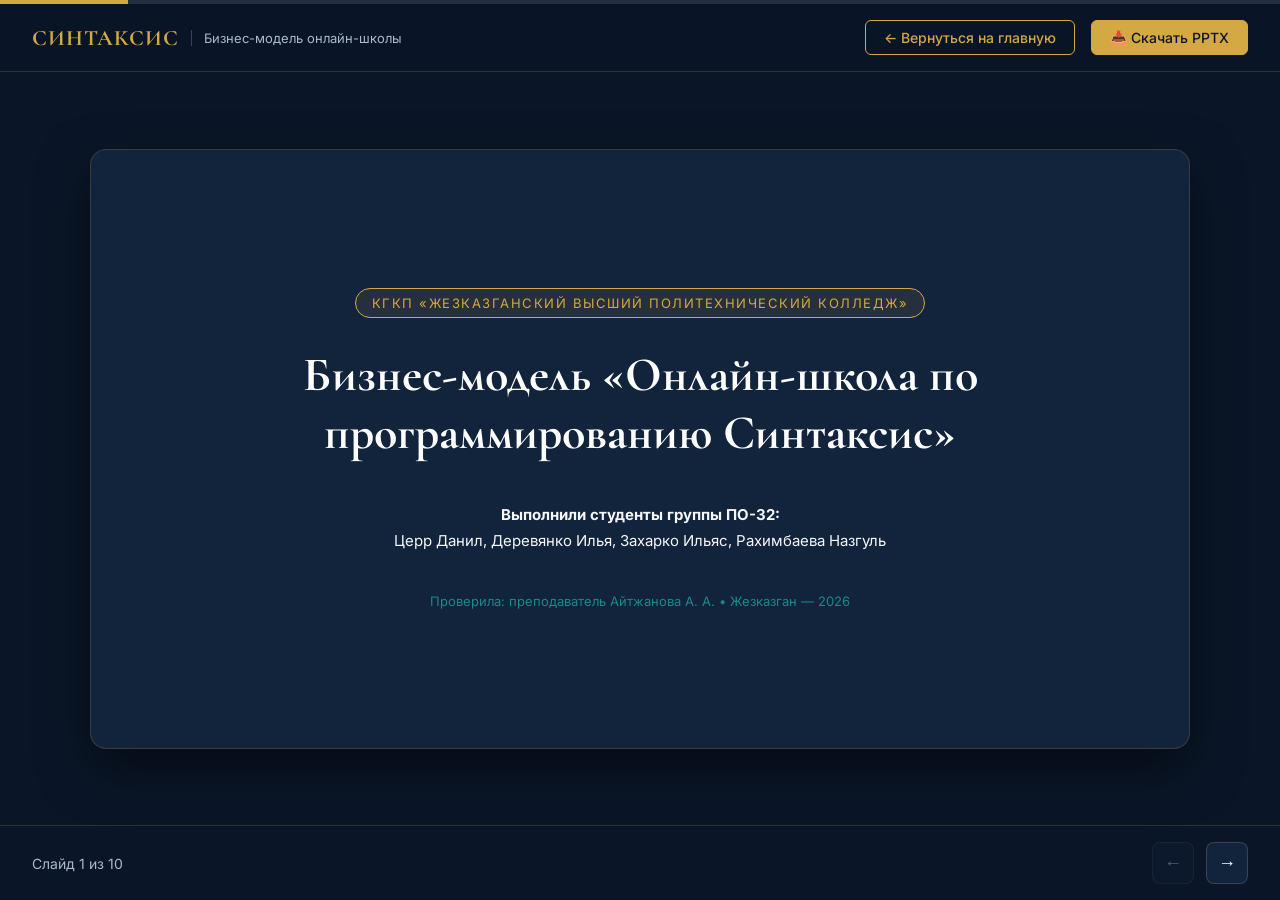
==== presentation.html @ e49a180b "Add PowerPoint and web presentation for Syntax Online School - Extract business model canvas structu" ====
<!DOCTYPE html>
<html lang="ru">
<head>
  <meta charset="UTF-8">
  <meta name="viewport" content="width=device-width, initial-scale=1.0">
  <title>Презентация — Онлайн-школа «Синтаксис»</title>
  <link href="https://fonts.googleapis.com/css2?family=Cormorant+Garamond:wght@600;700&family=Inter:wght@300;400;500;600;700&display=swap" rel="stylesheet">
  <style>
    :root {
      --bg-dark: #0a1628;
      --bg-card: #12233c;
      --bg-card-hover: #182e4e;
      --accent-gold: #d4a843;
      --accent-teal: #1a8a8a;
      --text-white: #ffffff;
      --text-light: #f5f7fa;
      --text-muted: #aab9cd;
      --border-color: rgba(212, 168, 67, 0.2);
      --font-display: 'Cormorant Garamond', Georgia, serif;
      --font-body: 'Inter', -apple-system, BlinkMacSystemFont, sans-serif;
    }

    * {
      box-sizing: border-box;
      margin: 0;
      padding: 0;
    }

    body {
      font-family: var(--font-body);
      background-color: var(--bg-dark);
      color: var(--text-light);
      min-height: 100vh;
      display: flex;
      flex-direction: column;
      overflow-x: hidden;
    }

    /* TOP BAR & NAV */
    header {
      background: rgba(10, 22, 40, 0.95);
      backdrop-filter: blur(10px);
      border-bottom: 1px solid var(--border-color);
      padding: 16px 32px;
      display: flex;
      justify-content: space-between;
      align-items: center;
      position: sticky;
      top: 0;
      z-index: 100;
    }

    .brand {
      display: flex;
      align-items: center;
      gap: 12px;
    }

    .brand-title {
      font-family: var(--font-display);
      font-size: 22px;
      font-weight: 700;
      letter-spacing: 1px;
      color: var(--accent-gold);
      text-transform: uppercase;
    }

    .brand-subtitle {
      font-size: 13px;
      color: var(--text-muted);
      border-left: 1px solid rgba(255, 255, 255, 0.2);
      padding-left: 12px;
    }

    .controls {
      display: flex;
      align-items: center;
      gap: 16px;
    }

    .btn {
      background: transparent;
      border: 1px solid var(--accent-gold);
      color: var(--accent-gold);
      padding: 8px 18px;
      border-radius: 6px;
      cursor: pointer;
      font-family: var(--font-body);
      font-size: 14px;
      font-weight: 500;
      transition: all 0.25s ease;
      display: inline-flex;
      align-items: center;
      gap: 8px;
      text-decoration: none;
    }

    .btn:hover {
      background: var(--accent-gold);
      color: var(--bg-dark);
    }

    .btn-solid {
      background: var(--accent-gold);
      color: var(--bg-dark);
    }

    .btn-solid:hover {
      background: #e5b954;
      color: var(--bg-dark);
    }

    /* SLIDE CONTAINER */
    .deck-container {
      flex: 1;
      display: flex;
      justify-content: center;
      align-items: center;
      padding: 40px 20px;
      position: relative;
    }

    .slide {
      background: var(--bg-card);
      border: 1px solid var(--border-color);
      border-radius: 16px;
      width: 100%;
      max-width: 1100px;
      min-height: 600px;
      padding: 48px;
      display: none;
      flex-direction: column;
      box-shadow: 0 20px 50px rgba(0,0,0,0.5);
      animation: fadeIn 0.4s ease;
      position: relative;
    }

    .slide.active {
      display: flex;
    }

    @keyframes fadeIn {
      from { opacity: 0; transform: translateY(10px); }
      to { opacity: 1; transform: translateY(0); }
    }

    .slide-eyebrow {
      font-size: 12px;
      font-weight: 700;
      text-transform: uppercase;
      letter-spacing: 2px;
      color: var(--accent-gold);
      margin-bottom: 8px;
    }

    .slide-title {
      font-family: var(--font-display);
      font-size: 36px;
      font-weight: 700;
      color: var(--text-white);
      margin-bottom: 28px;
      line-height: 1.2;
    }

    /* GRID & CARDS INSIDE SLIDES */
    .grid-2 {
      display: grid;
      grid-template-columns: 1fr 1fr;
      gap: 24px;
      flex: 1;
    }

    .grid-3 {
      display: grid;
      grid-template-columns: repeat(3, 1fr);
      gap: 24px;
      flex: 1;
    }

    .info-card {
      background: rgba(10, 22, 40, 0.6);
      border: 1px solid rgba(255, 255, 255, 0.08);
      border-radius: 12px;
      padding: 24px;
      display: flex;
      flex-direction: column;
      gap: 12px;
    }

    .info-card h3 {
      font-size: 18px;
      color: var(--accent-gold);
      font-weight: 600;
    }

    .info-card h3.teal {
      color: var(--accent-teal);
    }

    .info-card p {
      font-size: 14px;
      color: var(--text-muted);
      line-height: 1.6;
    }

    .list-item {
      margin-bottom: 16px;
    }

    .list-item-title {
      font-size: 16px;
      font-weight: 600;
      color: var(--text-white);
      margin-bottom: 4px;
    }

    .list-item-desc {
      font-size: 13px;
      color: var(--text-muted);
      line-height: 1.5;
    }

    /* COVER SLIDE */
    .cover-slide {
      text-align: center;
      justify-content: center;
      align-items: center;
      gap: 16px;
      padding: 60px 40px;
    }

    .cover-badge {
      font-size: 13px;
      letter-spacing: 1.5px;
      text-transform: uppercase;
      color: var(--accent-gold);
      background: rgba(212, 168, 67, 0.1);
      border: 1px solid var(--accent-gold);
      padding: 6px 16px;
      border-radius: 20px;

    }

    .cover-title {
      font-family: var(--font-display);
      font-size: 48px;
      font-weight: 700;
      color: var(--text-white);
      margin: 12px 0;
      max-width: 850px;
    }

    .cover-team {
      font-size: 15px;
      color: var(--text-light);
      margin-top: 12px;
      line-height: 1.7;
    }

    .cover-footer {
      font-size: 13px;
      color: var(--accent-teal);
      margin-top: 24px;
    }

    /* METRIC CARDS */
    .metric-value {
      font-family: var(--font-display);
      font-size: 38px;
      font-weight: 700;
      color: var(--accent-gold);
    }

    .metric-label {
      font-size: 16px;
      font-weight: 600;
      color: var(--text-white);
    }

    .price-tag {
      font-size: 24px;
      font-weight: 700;
      color: var(--accent-gold);
      margin: 6px 0;
    }

    .duration-tag {
      font-size: 12px;
      color: var(--accent-teal);
      font-weight: 600;
      text-transform: uppercase;
      letter-spacing: 1px;
    }

    /* FOOTER BAR & NAVIGATION CONTROLS */
    .deck-footer {
      background: rgba(10, 22, 40, 0.95);
      border-top: 1px solid var(--border-color);
      padding: 16px 32px;
      display: flex;
      justify-content: space-between;
      align-items: center;
    }

    .slide-counter {
      font-size: 14px;
      color: var(--text-muted);
    }

    .nav-btns {
      display: flex;
      gap: 12px;
    }

    .nav-btn {
      background: var(--bg-card);
      border: 1px solid rgba(255, 255, 255, 0.15);
      color: var(--text-white);
      width: 42px;
      height: 42px;
      border-radius: 8px;
      cursor: pointer;
      display: flex;
      align-items: center;
      justify-content: center;
      font-size: 18px;
      transition: all 0.2s ease;
    }

    .nav-btn:hover:not(:disabled) {
      background: var(--accent-gold);
      color: var(--bg-dark);
      border-color: var(--accent-gold);
    }

    .nav-btn:disabled {
      opacity: 0.3;
      cursor: not-allowed;
    }

    .progress-bar-wrap {
      height: 4px;
      background: rgba(255, 255, 255, 0.1);
      width: 100%;
    }

    .progress-bar-fill {
      height: 100%;
      background: var(--accent-gold);
      width: 10%;
      transition: width 0.3s ease;
    }

    @media (max-width: 768px) {
      .grid-2, .grid-3 {
        grid-template-columns: 1fr;
      }
      .slide {
        padding: 24px;
      }
      .cover-title {
        font-size: 32px;
      }
    }
  </style>
</head>
<body>

  <!-- PROGRESS BAR -->
  <div class="progress-bar-wrap">
    <div class="progress-bar-fill" id="progressFill"></div>
  </div>

  <!-- HEADER -->
  <header>
    <div class="brand">
      <span class="brand-title">СИНТАКСИС</span>
      <span class="brand-subtitle">Бизнес-модель онлайн-школы</span>
    </div>
    <div class="controls">
      <a href="index.html" class="btn">← Вернуться на главную</a>
      <a href="презентация_синтаксис.pptx" class="btn btn-solid" download>📥 Скачать PPTX</a>
    </div>
  </header>

  <!-- DECK CONTAINER -->
  <div class="deck-container">

    <!-- SLIDE 1 -->
    <div class="slide cover-slide active" data-slide="1">
      <div class="cover-badge">КГКП «Жезказганский высший политехнический колледж»</div>
      <h1 class="cover-title">Бизнес-модель «Онлайн-школа по программированию Синтаксис»</h1>
      <div class="cover-team">
        <strong>Выполнили студенты группы ПО-32:</strong><br>
        Церр Данил, Деревянко Илья, Захарко Ильяс, Рахимбаева Назгуль
      </div>
      <div class="cover-footer">
        Проверила: преподаватель Айтжанова А. А. &bull; Жезказган — 2026
      </div>
    </div>

    <!-- SLIDE 2 -->
    <div class="slide" data-slide="2">
      <div class="slide-eyebrow">Ценность для клиентов</div>
      <h2 class="slide-title">Ключевые ценности проекта</h2>
      <div style="display: flex; flex-direction: column; gap: 14px; flex: 1;">
        <div class="info-card">
          <h3>💳 Гибкая система оплаты</h3>
          <p>Ежемесячная или разовая подписка делает обучение доступным и удобным для семей с любым бюджетом.</p>
        </div>
        <div class="info-card">
          <h3>🔍 Полная прозрачность</h3>
          <p>Открытый доступ к обучающим материалам, понятные критерии успеваемости и постоянная поддержка.</p>
        </div>
        <div class="info-card">
          <h3>🤝 Комфортные условия</h3>
          <p>Создание поддерживающей онлайн-среды, мотивирующей детей учиться с интересом.</p>
        </div>
        <div class="info-card">
          <h3>🏆 Практика & Хакатоны</h3>
          <p>Студенты регулярно проверяют полученные знания на практических соревнованиях и хакатонах.</p>
        </div>
        <div class="info-card">
          <h3>📜 Сертификаты с QR-проверкой</h3>
          <p>Выдача подтвержденных именных сертификатов для портфолио ученика.</p>
        </div>
      </div>
    </div>

    <!-- SLIDE 3 -->
    <div class="slide" data-slide="3">
      <div class="slide-eyebrow">Аудитория</div>
      <h2 class="slide-title">Сегменты потребителей</h2>
      <div class="grid-2">
        <div class="info-card">
          <h3>🎯 На старте проекта</h3>
          <div class="list-item">
            <div class="list-item-title">Дети и подростки (10–18 лет)</div>
            <div class="list-item-desc">Главная аудитория, желающая освоить программирование и современные цифровые навыки.</div>
          </div>
          <div class="list-item">
            <div class="list-item-title">Родители учеников</div>
            <div class="list-item-desc">Заинтересованы в полезном досуге, профориентации и перспективном будущем своего ребенка.</div>
          </div>
        </div>

        <div class="info-card">
          <h3 class="teal">🚀 Стратегия масштабирования</h3>
          <div class="list-item">
            <div class="list-item-title">Взрослая аудитория</div>
            <div class="list-item-desc">Люди, желающие сменить профессию и освоить востребованную IT-специальность.</div>
          </div>
          <div class="list-item">
            <div class="list-item-title">Грамотность в работе с ИИ</div>
            <div class="list-item-desc">Специализированные курсы по практическому применению искусственного интеллекта и нейросетей.</div>
          </div>
        </div>
      </div>
    </div>

    <!-- SLIDE 4 -->
    <div class="slide" data-slide="4">
      <div class="slide-eyebrow">Маркетинг & Удержание</div>
      <h2 class="slide-title">Каналы взаимодействия & Отношения с клиентами</h2>
      <div class="grid-2">
        <div class="info-card">
          <h3>📢 Каналы продвижения</h3>
          <div class="list-item">
            <div class="list-item-title">Социальные сети</div>
            <div class="list-item-desc">Instagram, Discord, YouTube, TikTok для вовлечения молодежи.</div>
          </div>
          <div class="list-item">
            <div class="list-item-title">Офлайн и партнеры</div>
            <div class="list-item-desc">Сотрудничество со школами/вузами Казахстана и работа промоутеров.</div>
          </div>
        </div>

        <div class="info-card">
          <h3 class="teal">🤝 Отношения с клиентами</h3>
          <div class="list-item">
            <div class="list-item-title">Геймификация и интерактив</div>
            <div class="list-item-desc">Удержание внимания детей за счет игровых механик и регулярных челенджей.</div>
          </div>
          <div class="list-item">
            <div class="list-item-title">Отчеты родителям</div>
            <div class="list-item-desc">Ежемесячная прозрачная отчетность об успеваемости ребенка.</div>
          </div>
          <div class="list-item">
            <div class="list-item-title">Платный доступ по подписке</div>
            <div class="list-item-desc">Переход на следующий месяц только после оплаты снижает отвал.</div>
          </div>
        </div>
      </div>
    </div>

    <!-- SLIDE 5 -->
    <div class="slide" data-slide="5">
      <div class="slide-eyebrow">Продукты и Цены</div>
      <h2 class="slide-title">Потоки доходов</h2>
      <div class="grid-3" style="margin-bottom: 20px;">
        <div class="info-card">
          <h3>Front-End Junior</h3>
          <div class="price-tag">23 000 ₸ <span style="font-size: 14px; font-weight: normal; color: var(--text-muted);">/ мес</span></div>
          <div class="duration-tag">4 месяца обучения</div>
          <p>Разработка веб-сайтов, верстка, JavaScript и создание интерактивных приложений.</p>
        </div>

        <div class="info-card">
          <h3>UI/UX Дизайн</h3>
          <div class="price-tag">19 000 ₸ <span style="font-size: 14px; font-weight: normal; color: var(--text-muted);">/ мес</span></div>
          <div class="duration-tag">4 месяца обучения</div>
          <p>Проектирование пользовательских интерфейсов, работа в Figma, исследование UX.</p>
        </div>

        <div class="info-card">
          <h3>Основы Python</h3>
          <div class="price-tag">27 000 ₸ <span style="font-size: 14px; font-weight: normal; color: var(--text-muted);">/ мес</span></div>
          <div class="duration-tag">5 месяцев обучения</div>
          <p>Основы алгоритмов, синтаксис Python, работы с базами данных и скриптами.</p>
        </div>
      </div>

      <div class="info-card" style="border-color: var(--accent-gold);">
        <p style="color: var(--accent-gold); font-weight: 600;">💡 Перспектива развития: Введение формата индивидуального наставничества и VIP-сопровождения при масштабировании.</p>
      </div>
    </div>

    <!-- SLIDE 6 -->
    <div class="slide" data-slide="6">
      <div class="slide-eyebrow">Операционная деятельность</div>
      <h2 class="slide-title">Ключевые ресурсы и Ключевые действия</h2>
      <div class="grid-2">
        <div class="info-card">
          <h3>🧩 Ключевые ресурсы</h3>
          <div class="list-item">
            <div class="list-item-title">Команда</div>
            <div class="list-item-desc">3 куратора-преподавателя (по 4 группы каждый) и 1 администратор.</div>
          </div>
          <div class="list-item">
            <div class="list-item-title">Техническая платформа</div>
            <div class="list-item-desc">Сайт, веб-приложение, хостинг и инфраструктура.</div>
          </div>
          <div class="list-item">
            <div class="list-item-title">Методическая база</div>
            <div class="list-item-desc">Уникальные программы с подходом 70% практики / 30% теории.</div>
          </div>
        </div>

        <div class="info-card">
          <h3 class="teal">⚙️ Ключевые действия</h3>
          <div class="list-item">
            <div class="list-item-title">Обучение и проверка</div>
            <div class="list-item-desc">Проведение живых онлайн-уроков и подробный разбор домашних заданий.</div>
          </div>
          <div class="list-item">
            <div class="list-item-title">Техподдержка</div>
            <div class="list-item-desc">Поддержание работы платформы и устранение сбоев.</div>
          </div>
          <div class="list-item">
            <div class="list-item-title">Администрирование</div>
            <div class="list-item-desc">Контроль подписок, учет оплат и отправка отчетов родителям.</div>
          </div>
        </div>
      </div>
    </div>

    <!-- SLIDE 7 -->
    <div class="slide" data-slide="7">
      <div class="slide-eyebrow">Экосистема</div>
      <h2 class="slide-title">Ключевые партнёры</h2>
      <div class="grid-2">
        <div class="info-card">
          <h3>💳 Финансы</h3>
          <div class="list-item-title">Kaspi Bank</div>
          <div class="list-item-desc">Удобный прием платежей через Kaspi Pay и QR-коды для клиентов по всему Казахстану.</div>
        </div>

        <div class="info-card">
          <h3 class="teal">🖥️ Инфраструктура</h3>
          <div class="list-item-title">Хостинг-провайдеры</div>
          <div class="list-item-desc">Обеспечение стабильности и высокую скорость работы онлайн-платформы.</div>
        </div>

        <div class="info-card">
          <h3>🎓 Образование</h3>
          <div class="list-item-title">Школы и вузы РК</div>
          <div class="list-item-desc">Совместные мероприятия, презентации и привлечение новых учеников.</div>
        </div>

        <div class="info-card">
          <h3 class="teal">📣 Маркетинг</h3>
          <div class="list-item-title">Рекламные площадки</div>
          <div class="list-item-desc">Таргетированная реклама в соцсетях и привлечение промоутеров.</div>
        </div>
      </div>
    </div>

    <!-- SLIDE 8 -->
    <div class="slide" data-slide="8">
      <div class="slide-eyebrow">Затраты</div>
      <h2 class="slide-title">Структура расходов</h2>
      <div class="grid-2">
        <div class="info-card">
          <h3>📅 Ежемесячные затраты</h3>
          <div class="list-item">
            <div class="list-item-title">Зарплата кураторов: 750 000 ₸</div>
            <div class="list-item-desc">3 преподавателя × 250 000 ₸</div>
          </div>
          <div class="list-item">
            <div class="list-item-title">Зарплата администратора: 280 000 ₸</div>
            <div class="list-item-desc">1 администратор</div>
          </div>
          <div class="list-item">
            <div class="list-item-title">Хостинг и серверы: 20 000 ₸</div>
          </div>
          <div class="list-item">
            <div class="list-item-title">Реклама и промоутеры: 120 000 ₸</div>
          </div>
        </div>

        <div class="info-card">
          <h3 class="teal">⚡ Разовые расходы & Итого</h3>
          <div class="list-item">
            <div class="list-item-title">Первичная реклама на запуске: 300 000 ₸</div>
            <div class="list-item-desc">Стартовое привлечение первой волны учеников.</div>
          </div>
          <hr style="border: 0; border-top: 1px solid rgba(255,255,255,0.1); margin: 16px 0;">
          <div style="margin-top: 10px;">
            <div style="font-size: 14px; color: var(--text-muted);">Итого ежемесячные расходы:</div>
            <div style="font-size: 32px; font-weight: 700; color: var(--accent-gold); font-family: var(--font-display);">1 170 000 ₸ / мес</div>
          </div>
        </div>
      </div>
    </div>

    <!-- SLIDE 9 -->
    <div class="slide" data-slide="9">
      <div class="slide-eyebrow">Экономика проекта</div>
      <h2 class="slide-title">Финансовые результаты за 5 месяцев</h2>
      <div class="grid-3" style="margin-bottom: 24px;">
        <div class="info-card" style="text-align: center;">
          <div class="metric-value">115</div>
          <div class="metric-label">Студентов в школе</div>
          <p style="font-size: 12px; margin-top: 6px;">144 плановых места с учетом ожидаемого отвала 20%</p>
        </div>

        <div class="info-card" style="text-align: center;">
          <div class="metric-value">11.65M ₸</div>
          <div class="metric-label">Общий доход</div>
          <p style="font-size: 12px; margin-top: 6px;">Совокупный доход за 5 месяцев: 11 649 000 ₸</p>
        </div>

        <div class="info-card" style="text-align: center;">
          <div class="metric-value" style="color: var(--accent-teal);">5.55M ₸</div>
          <div class="metric-label">Чистая прибыль</div>
          <p style="font-size: 12px; margin-top: 6px;">Чистая прибыль за 5 месяцев: 5 551 915 ₸ (налог ИП 4%)</p>
        </div>
      </div>

      <div class="grid-2">
        <div class="info-card">
          <h3 class="teal">🚀 Самоокупаемость с 1-го месяца</h3>
          <p>Доход первого месяца (2,6 млн ₸) полностью покрывает затраты и приносит свыше 1,1 млн ₸ чистой прибыли.</p>
        </div>
        <div class="info-card">
          <h3>💼 Без заемных средств</h3>
          <p>Стартовый капитал в 1 500 000 ₸ формируется самостоятельно без использования кредитов.</p>
        </div>
      </div>
    </div>

    <!-- SLIDE 10 -->
    <div class="slide" data-slide="10">
      <div class="slide-eyebrow">Заключение</div>
      <h2 class="slide-title">Итог и дальнейшие перспективы</h2>
      <div class="info-card" style="padding: 40px; text-align: center; justify-content: center; gap: 24px;">
        <p style="font-size: 20px; color: var(--text-white); line-height: 1.6; max-width: 800px; margin: 0 auto;">
          Начав с аудитории 10–18 лет и заручившись поддержкой школ и вузов Казахстана, мы создаем устойчивый фундамент для последующего выхода на рынок взрослого образования и курсов по работе с ИИ.
        </p>
        <div style="font-family: var(--font-display); font-size: 42px; font-weight: 700; color: var(--accent-gold); margin-top: 20px;">
          Спасибо за внимание!
        </div>
      </div>
    </div>

  </div>

  <!-- FOOTER CONTROLS -->
  <div class="deck-footer">
    <div class="slide-counter" id="slideCounter">Слайд 1 из 10</div>
    <div class="nav-btns">
      <button class="nav-btn" id="prevBtn" title="Предыдущий слайд">←</button>
      <button class="nav-btn" id="nextBtn" title="Следующий слайд">→</button>
    </div>
  </div>

  <script>
    let currentSlide = 1;
    const totalSlides = 10;

    const slides = document.querySelectorAll('.slide');
    const prevBtn = document.getElementById('prevBtn');
    const nextBtn = document.getElementById('nextBtn');
    const slideCounter = document.getElementById('slideCounter');
    const progressFill = document.getElementById('progressFill');

    function updateDeck() {
      slides.forEach((slide, idx) => {
        if (idx + 1 === currentSlide) {
          slide.classList.add('active');
        } else {
          slide.classList.remove('active');
        }
      });

      slideCounter.textContent = `Слайд ${currentSlide} из ${totalSlides}`;
      progressFill.style.width = `${(currentSlide / totalSlides) * 100}%`;

      prevBtn.disabled = currentSlide === 1;
      nextBtn.disabled = currentSlide === totalSlides;
    }

    prevBtn.addEventListener('click', () => {
      if (currentSlide > 1) {
        currentSlide--;
        updateDeck();
      }
    });

    nextBtn.addEventListener('click', () => {
      if (currentSlide < totalSlides) {
        currentSlide++;
        updateDeck();
      }
    });

    document.addEventListener('keydown', (e) => {
      if (e.key === 'ArrowRight' || e.key === 'Space') {
        if (currentSlide < totalSlides) {
          currentSlide++;
          updateDeck();
        }
      } else if (e.key === 'ArrowLeft') {
        if (currentSlide > 1) {
          currentSlide--;
          updateDeck();
        }
      }
    });

    updateDeck();
  </script>
</body>
</html>
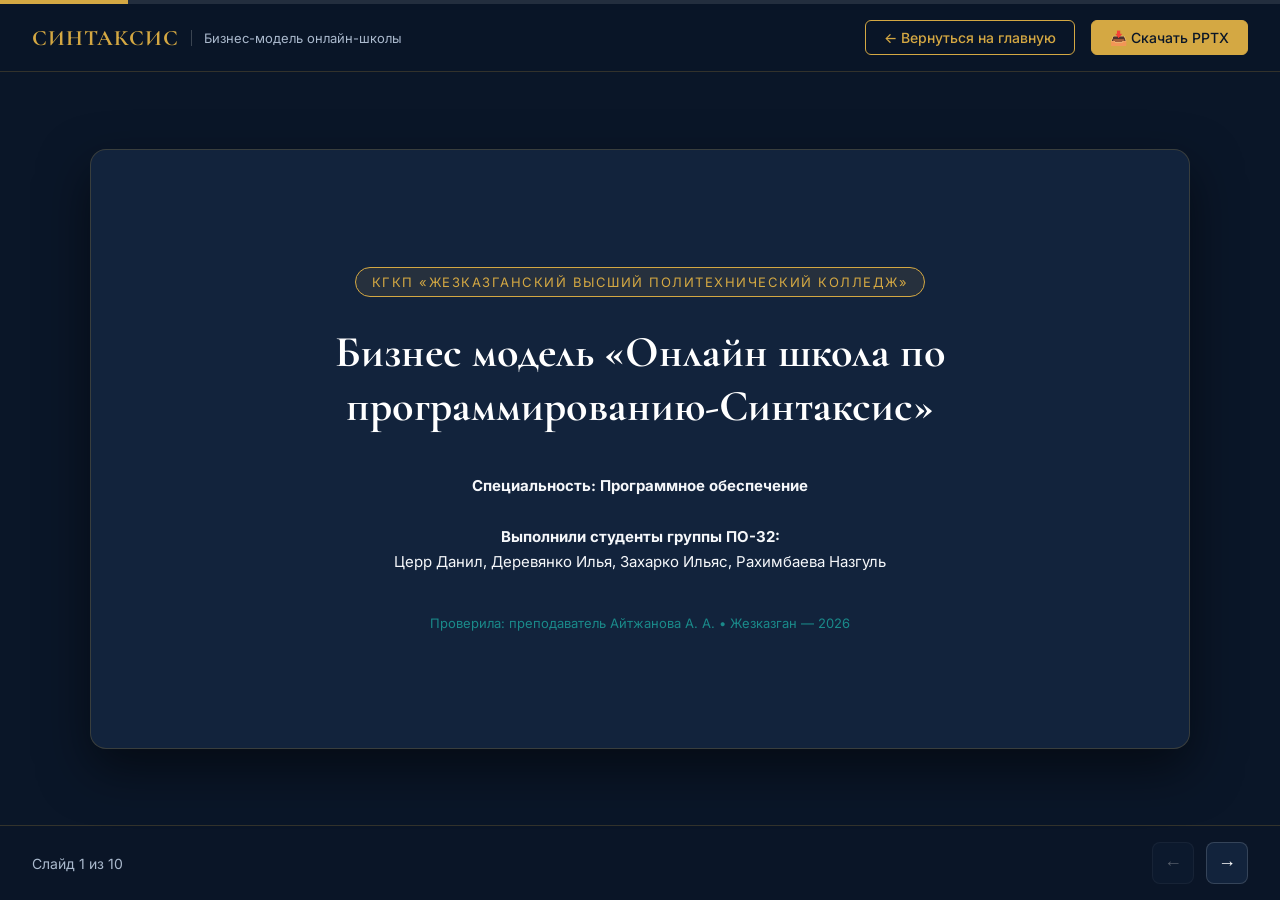
==== commit 283b912b: "Update presentation exclusively based on user text - Update generate_presentation.py script and pres" ====
--- a/presentation.html
+++ b/presentation.html
@@ -155,10 +155,10 @@
 
     .slide-title {
       font-family: var(--font-display);
-      font-size: 36px;
+      font-size: 34px;
       font-weight: 700;
       color: var(--text-white);
-      margin-bottom: 28px;
+      margin-bottom: 24px;
       line-height: 1.2;
     }
 
@@ -204,14 +204,14 @@
     }
 
     .list-item {
-      margin-bottom: 16px;
+      margin-bottom: 12px;
     }
 
     .list-item-title {
-      font-size: 16px;
+      font-size: 15px;
       font-weight: 600;
       color: var(--text-white);
-      margin-bottom: 4px;
+      margin-bottom: 2px;
     }
 
     .list-item-desc {
@@ -238,12 +238,11 @@
       border: 1px solid var(--accent-gold);
       padding: 6px 16px;
       border-radius: 20px;
-
     }
 
     .cover-title {
       font-family: var(--font-display);
-      font-size: 48px;
+      font-size: 44px;
       font-weight: 700;
       color: var(--text-white);
       margin: 12px 0;
@@ -266,13 +265,13 @@
     /* METRIC CARDS */
     .metric-value {
       font-family: var(--font-display);
-      font-size: 38px;
+      font-size: 36px;
       font-weight: 700;
       color: var(--accent-gold);
     }
 
     .metric-label {
-      font-size: 16px;
+      font-size: 15px;
       font-weight: 600;
       color: var(--text-white);
     }
@@ -281,7 +280,7 @@
       font-size: 24px;
       font-weight: 700;
       color: var(--accent-gold);
-      margin: 6px 0;
+      margin: 4px 0;
     }
 
     .duration-tag {
@@ -389,8 +388,9 @@
     <!-- SLIDE 1 -->
     <div class="slide cover-slide active" data-slide="1">
       <div class="cover-badge">КГКП «Жезказганский высший политехнический колледж»</div>
-      <h1 class="cover-title">Бизнес-модель «Онлайн-школа по программированию Синтаксис»</h1>
+      <h1 class="cover-title">Бизнес модель «Онлайн школа по программированию-Синтаксис»</h1>
       <div class="cover-team">
+        <strong>Специальность: Программное обеспечение</strong><br><br>
         <strong>Выполнили студенты группы ПО-32:</strong><br>
         Церр Данил, Деревянко Илья, Захарко Ильяс, Рахимбаева Назгуль
       </div>
@@ -401,58 +401,58 @@
 
     <!-- SLIDE 2 -->
     <div class="slide" data-slide="2">
-      <div class="slide-eyebrow">Ценность для клиентов</div>
-      <h2 class="slide-title">Ключевые ценности проекта</h2>
-      <div style="display: flex; flex-direction: column; gap: 14px; flex: 1;">
+      <div class="slide-eyebrow">Раздел 1</div>
+      <h2 class="slide-title">1. Ключевые ценности</h2>
+      <div style="display: flex; flex-direction: column; gap: 12px; flex: 1;">
         <div class="info-card">
           <h3>💳 Гибкая система оплаты</h3>
-          <p>Ежемесячная или разовая подписка делает обучение доступным и удобным для семей с любым бюджетом.</p>
-        </div>
-        <div class="info-card">
-          <h3>🔍 Полная прозрачность</h3>
-          <p>Открытый доступ к обучающим материалам, понятные критерии успеваемости и постоянная поддержка.</p>
-        </div>
-        <div class="info-card">
-          <h3>🤝 Комфортные условия</h3>
-          <p>Создание поддерживающей онлайн-среды, мотивирующей детей учиться с интересом.</p>
-        </div>
-        <div class="info-card">
-          <h3>🏆 Практика & Хакатоны</h3>
-          <p>Студенты регулярно проверяют полученные знания на практических соревнованиях и хакатонах.</p>
+          <p>В виде ежемесячной или разовой подписки.</p>
+        </div>
+        <div class="info-card">
+          <h3>🔍 Полная прозрачность обучения</h3>
+          <p>Честный подход без необоснованных громких обещаний.</p>
+        </div>
+        <div class="info-card">
+          <h3>💻 Акцентирование на практику</h3>
+          <p>Практический подход в программе обучения с поддержкой наставников.</p>
+        </div>
+        <div class="info-card">
+          <h3>🏆 Мотивация и Хакатоны</h3>
+          <p>Мотивация студентов проверить полученные знания в различных «Хакатонах».</p>
         </div>
         <div class="info-card">
           <h3>📜 Сертификаты с QR-проверкой</h3>
-          <p>Выдача подтвержденных именных сертификатов для портфолио ученика.</p>
+          <p>Выдача официального документа в виде сертификата об окончании курса с проверкой на подлинность через QR-код.</p>
         </div>
       </div>
     </div>
 
     <!-- SLIDE 3 -->
     <div class="slide" data-slide="3">
-      <div class="slide-eyebrow">Аудитория</div>
-      <h2 class="slide-title">Сегменты потребителей</h2>
+      <div class="slide-eyebrow">Раздел 2</div>
+      <h2 class="slide-title">2. Сегменты потребителей</h2>
       <div class="grid-2">
         <div class="info-card">
           <h3>🎯 На старте проекта</h3>
           <div class="list-item">
-            <div class="list-item-title">Дети и подростки (10–18 лет)</div>
-            <div class="list-item-desc">Главная аудитория, желающая освоить программирование и современные цифровые навыки.</div>
+            <div class="list-item-title">Дети и подростки от 10 до 18 лет</div>
+            <div class="list-item-desc">Основная аудитория, заинтересованная в изучении программирования и цифровой грамотности.</div>
           </div>
           <div class="list-item">
-            <div class="list-item-title">Родители учеников</div>
-            <div class="list-item-desc">Заинтересованы в полезном досуге, профориентации и перспективном будущем своего ребенка.</div>
-          </div>
-        </div>
-
-        <div class="info-card">
-          <h3 class="teal">🚀 Стратегия масштабирования</h3>
+            <div class="list-item-title">Их родители</div>
+            <div class="list-item-desc">Заинтересованы в полезном досуге и будущей профессии ребенка.</div>
+          </div>
+        </div>
+
+        <div class="info-card">
+          <h3 class="teal">🚀 Стратегический план</h3>
           <div class="list-item">
-            <div class="list-item-title">Взрослая аудитория</div>
-            <div class="list-item-desc">Люди, желающие сменить профессию и освоить востребованную IT-специальность.</div>
+            <div class="list-item-title">Курсы для взрослой аудитории</div>
+            <div class="list-item-desc">При масштабировании проекта — помощь тем, кому нужна смена специальности.</div>
           </div>
           <div class="list-item">
             <div class="list-item-title">Грамотность в работе с ИИ</div>
-            <div class="list-item-desc">Специализированные курсы по практическому применению искусственного интеллекта и нейросетей.</div>
+            <div class="list-item-desc">Обучение работе с искусственным интеллектом для практических задач.</div>
           </div>
         </div>
       </div>
@@ -460,211 +460,197 @@
 
     <!-- SLIDE 4 -->
     <div class="slide" data-slide="4">
-      <div class="slide-eyebrow">Маркетинг & Удержание</div>
-      <h2 class="slide-title">Каналы взаимодействия & Отношения с клиентами</h2>
+      <div class="slide-eyebrow">Раздел 3</div>
+      <h2 class="slide-title">3. Каналы взаимодействия</h2>
       <div class="grid-2">
         <div class="info-card">
-          <h3>📢 Каналы продвижения</h3>
-          <div class="list-item">
-            <div class="list-item-title">Социальные сети</div>
-            <div class="list-item-desc">Instagram, Discord, YouTube, TikTok для вовлечения молодежи.</div>
-          </div>
-          <div class="list-item">
-            <div class="list-item-title">Офлайн и партнеры</div>
-            <div class="list-item-desc">Сотрудничество со школами/вузами Казахстана и работа промоутеров.</div>
-          </div>
-        </div>
-
-        <div class="info-card">
-          <h3 class="teal">🤝 Отношения с клиентами</h3>
-          <div class="list-item">
-            <div class="list-item-title">Геймификация и интерактив</div>
-            <div class="list-item-desc">Удержание внимания детей за счет игровых механик и регулярных челенджей.</div>
-          </div>
-          <div class="list-item">
-            <div class="list-item-title">Отчеты родителям</div>
-            <div class="list-item-desc">Ежемесячная прозрачная отчетность об успеваемости ребенка.</div>
-          </div>
-          <div class="list-item">
-            <div class="list-item-title">Платный доступ по подписке</div>
-            <div class="list-item-desc">Переход на следующий месяц только после оплаты снижает отвал.</div>
-          </div>
+          <h3>🎧 Discord</h3>
+          <p style="color: var(--text-white); font-weight: 500;">Уроки и демонстрация экрана:</p>
+          <p>Платформа с удобными функциями и голосовыми чатами для проведения онлайн-уроков, демонстрации экрана наставнику в хорошем качестве — абсолютно необходимая функция для работы с учениками.</p>
+        </div>
+
+        <div class="info-card">
+          <h3 class="teal">📱 Instagram, Telegram, TikTok</h3>
+          <p style="color: var(--text-white); font-weight: 500;">Продвижение и реклама:</p>
+          <p>Площадки с большой концентрацией молодой и взрослой аудиторией. Именно в них проще всего разместить рекламу и привлечь интерес.</p>
+        </div>
+
+        <div class="info-card">
+          <h3>🏫 Школы Казахстана</h3>
+          <p>Многие подростки рассматривают возможность обучиться программированию. Учебная программа конкурентов остается неактуальной, а мы предоставляем актуальный материал здесь и сейчас.</p>
+        </div>
+
+        <div class="info-card">
+          <h3 class="teal">🚶‍♂️ Работа с промоутерами</h3>
+          <p>Офлайн-привлечение и прямое информирование школьников и родителей.</p>
         </div>
       </div>
     </div>
 
     <!-- SLIDE 5 -->
     <div class="slide" data-slide="5">
-      <div class="slide-eyebrow">Продукты и Цены</div>
-      <h2 class="slide-title">Потоки доходов</h2>
-      <div class="grid-3" style="margin-bottom: 20px;">
-        <div class="info-card">
-          <h3>Front-End Junior</h3>
-          <div class="price-tag">23 000 ₸ <span style="font-size: 14px; font-weight: normal; color: var(--text-muted);">/ мес</span></div>
-          <div class="duration-tag">4 месяца обучения</div>
-          <p>Разработка веб-сайтов, верстка, JavaScript и создание интерактивных приложений.</p>
-        </div>
-
-        <div class="info-card">
-          <h3>UI/UX Дизайн</h3>
-          <div class="price-tag">19 000 ₸ <span style="font-size: 14px; font-weight: normal; color: var(--text-muted);">/ мес</span></div>
-          <div class="duration-tag">4 месяца обучения</div>
-          <p>Проектирование пользовательских интерфейсов, работа в Figma, исследование UX.</p>
-        </div>
-
-        <div class="info-card">
-          <h3>Основы Python</h3>
-          <div class="price-tag">27 000 ₸ <span style="font-size: 14px; font-weight: normal; color: var(--text-muted);">/ мес</span></div>
-          <div class="duration-tag">5 месяцев обучения</div>
-          <p>Основы алгоритмов, синтаксис Python, работы с базами данных и скриптами.</p>
-        </div>
-      </div>
-
-      <div class="info-card" style="border-color: var(--accent-gold);">
-        <p style="color: var(--accent-gold); font-weight: 600;">💡 Перспектива развития: Введение формата индивидуального наставничества и VIP-сопровождения при масштабировании.</p>
+      <div class="slide-eyebrow">Раздел 4</div>
+      <h2 class="slide-title">4. Отношения с клиентами</h2>
+      <div class="info-card" style="margin-bottom: 16px;">
+        <h3 style="color: var(--accent-gold);">Честность и прозрачность вместо избитых фраз</h3>
+        <p style="font-style: italic; color: var(--text-light);">
+          «Мы не можем себе позволить использовать избитые фразы вроде "Профессия будущего" или "Гарантированное трудоустройство". Рекламная кампания должна обличать обман, что программирование — это просто. Мы обещаем максимально упростить сложное и вместо иллюзии обучения предоставить настоящую пользу и навыки.»
+        </p>
+      </div>
+
+      <div class="grid-2">
+        <div class="info-card">
+          <div class="list-item-title">🎮 Геймификация и интерактив</div>
+          <div class="list-item-desc">Для удержания внимания детей и высокой вовлеченности.</div>
+          <div class="list-item-title" style="margin-top: 10px;">📊 Отчеты для родителей</div>
+          <div class="list-item-desc">Ежемесячные отчеты об успеваемости и прогрессе ребенка.</div>
+        </div>
+        <div class="info-card">
+          <div class="list-item-title">🔍 Контроль процесса обучения</div>
+          <div class="list-item-desc">Полный контроль от поступления до завершения курса.</div>
+          <div class="list-item-title" style="margin-top: 10px;">📜 Подлинные сертификаты</div>
+          <div class="list-item-desc">Предоставление официального документа с QR-проверкой.</div>
+        </div>
       </div>
     </div>
 
     <!-- SLIDE 6 -->
     <div class="slide" data-slide="6">
-      <div class="slide-eyebrow">Операционная деятельность</div>
-      <h2 class="slide-title">Ключевые ресурсы и Ключевые действия</h2>
+      <div class="slide-eyebrow">Раздел 5</div>
+      <h2 class="slide-title">5. Потоки дохода и Расчет выручки</h2>
+      <div class="grid-3" style="margin-bottom: 16px;">
+        <div class="info-card">
+          <h3>Frontend Junior</h3>
+          <div class="price-tag">23 000 ₸ <span style="font-size: 13px; color: var(--text-muted);">/ мес</span></div>
+          <div class="duration-tag">4 месяца обучения</div>
+          <p style="font-size: 12px; margin-top: 6px;">
+            23 000 ₸ × 12 чел × 4 группы − 10% =<br><strong style="color: var(--accent-gold); font-size: 15px;">993 600 ₸ / мес</strong>
+          </p>
+        </div>
+
+        <div class="info-card">
+          <h3>UI/UX Дизайн</h3>
+          <div class="price-tag">19 000 ₸ <span style="font-size: 13px; color: var(--text-muted);">/ мес</span></div>
+          <div class="duration-tag">4 месяца обучения</div>
+          <p style="font-size: 12px; margin-top: 6px;">
+            19 000 ₸ × 12 чел × 4 группы − 10% =<br><strong style="color: var(--accent-gold); font-size: 15px;">820 800 ₸ / мес</strong>
+          </p>
+        </div>
+
+        <div class="info-card">
+          <h3>Основы Python</h3>
+          <div class="price-tag">27 000 ₸ <span style="font-size: 13px; color: var(--text-muted);">/ мес</span></div>
+          <div class="duration-tag">5 месяцев обучения</div>
+          <p style="font-size: 12px; margin-top: 6px;">
+            27 000 ₸ × 12 чел × 4 группы − 10% =<br><strong style="color: var(--accent-gold); font-size: 15px;">1 166 400 ₸ / мес</strong>
+          </p>
+        </div>
+      </div>
+
+      <div class="info-card" style="border-color: var(--accent-gold);">
+        <div style="font-size: 20px; font-weight: 700; color: var(--accent-gold);">Итого суммарный доход в месяц: 2 980 800 ₸</div>
+        <p style="font-size: 13px; margin-top: 4px;">
+          • Скидка 10% при разовой оплате всего курса | • Скидка 20% по одноразовому коду выпускника для знакомых на 1-й месяц.<br>
+          • Перспектива: Индивидуальное наставничество при масштабировании.
+        </p>
+      </div>
+    </div>
+
+    <!-- SLIDE 7 -->
+    <div class="slide" data-slide="7">
+      <div class="slide-eyebrow">Разделы 6 и 7</div>
+      <h2 class="slide-title">6. Ключевые ресурсы & 7. Ключевые действия</h2>
       <div class="grid-2">
         <div class="info-card">
           <h3>🧩 Ключевые ресурсы</h3>
           <div class="list-item">
             <div class="list-item-title">Команда</div>
-            <div class="list-item-desc">3 куратора-преподавателя (по 4 группы каждый) и 1 администратор.</div>
+            <div class="list-item-desc">3 куратора-преподавателя (по 4 группы каждый) + 1 администратор.</div>
           </div>
           <div class="list-item">
-            <div class="list-item-title">Техническая платформа</div>
-            <div class="list-item-desc">Сайт, веб-приложение, хостинг и инфраструктура.</div>
+            <div class="list-item-title">Техническая база</div>
+            <div class="list-item-desc">Сайт, хостинг, веб-приложение, Телеграм бот.</div>
           </div>
           <div class="list-item">
             <div class="list-item-title">Методическая база</div>
-            <div class="list-item-desc">Уникальные программы с подходом 70% практики / 30% теории.</div>
+            <div class="list-item-desc">Уникальные программы 70% практики / 30% теории, хакатоны.</div>
           </div>
         </div>
 
         <div class="info-card">
           <h3 class="teal">⚙️ Ключевые действия</h3>
           <div class="list-item">
-            <div class="list-item-title">Обучение и проверка</div>
-            <div class="list-item-desc">Проведение живых онлайн-уроков и подробный разбор домашних заданий.</div>
-          </div>
-          <div class="list-item">
-            <div class="list-item-title">Техподдержка</div>
-            <div class="list-item-desc">Поддержание работы платформы и устранение сбоев.</div>
-          </div>
-          <div class="list-item">
-            <div class="list-item-title">Администрирование</div>
-            <div class="list-item-desc">Контроль подписок, учет оплат и отправка отчетов родителям.</div>
-          </div>
-        </div>
-      </div>
-    </div>
-
-    <!-- SLIDE 7 -->
-    <div class="slide" data-slide="7">
-      <div class="slide-eyebrow">Экосистема</div>
-      <h2 class="slide-title">Ключевые партнёры</h2>
-      <div class="grid-2">
-        <div class="info-card">
-          <h3>💳 Финансы</h3>
-          <div class="list-item-title">Kaspi Bank</div>
-          <div class="list-item-desc">Удобный прием платежей через Kaspi Pay и QR-коды для клиентов по всему Казахстану.</div>
-        </div>
-
-        <div class="info-card">
-          <h3 class="teal">🖥️ Инфраструктура</h3>
-          <div class="list-item-title">Хостинг-провайдеры</div>
-          <div class="list-item-desc">Обеспечение стабильности и высокую скорость работы онлайн-платформы.</div>
-        </div>
-
-        <div class="info-card">
-          <h3>🎓 Образование</h3>
-          <div class="list-item-title">Школы и вузы РК</div>
-          <div class="list-item-desc">Совместные мероприятия, презентации и привлечение новых учеников.</div>
-        </div>
-
-        <div class="info-card">
-          <h3 class="teal">📣 Маркетинг</h3>
-          <div class="list-item-title">Рекламные площадки</div>
-          <div class="list-item-desc">Таргетированная реклама в соцсетях и привлечение промоутеров.</div>
+            <div class="list-item-desc">• Заработок стартового капитала на фриланс-проектах.</div>
+            <div class="list-item-desc">• Создание полной программы обучения и загрузка на платформу.</div>
+            <div class="list-item-desc">• Регистрация проекта как ИП по упрощёнке.</div>
+            <div class="list-item-desc">• Проведение маркетинговой кампании.</div>
+            <div class="list-item-desc">• Контроль оплат и отчеты для родителей.</div>
+            <div class="list-item-desc">• Проведение соревнований и хакатонов.</div>
+          </div>
         </div>
       </div>
     </div>
 
     <!-- SLIDE 8 -->
     <div class="slide" data-slide="8">
-      <div class="slide-eyebrow">Затраты</div>
-      <h2 class="slide-title">Структура расходов</h2>
+      <div class="slide-eyebrow">Раздел 8</div>
+      <h2 class="slide-title">8. Ключевые партнёры</h2>
       <div class="grid-2">
         <div class="info-card">
-          <h3>📅 Ежемесячные затраты</h3>
-          <div class="list-item">
-            <div class="list-item-title">Зарплата кураторов: 750 000 ₸</div>
-            <div class="list-item-desc">3 преподавателя × 250 000 ₸</div>
-          </div>
-          <div class="list-item">
-            <div class="list-item-title">Зарплата администратора: 280 000 ₸</div>
-            <div class="list-item-desc">1 администратор</div>
-          </div>
-          <div class="list-item">
-            <div class="list-item-title">Хостинг и серверы: 20 000 ₸</div>
-          </div>
-          <div class="list-item">
-            <div class="list-item-title">Реклама и промоутеры: 120 000 ₸</div>
-          </div>
-        </div>
-
-        <div class="info-card">
-          <h3 class="teal">⚡ Разовые расходы & Итого</h3>
-          <div class="list-item">
-            <div class="list-item-title">Первичная реклама на запуске: 300 000 ₸</div>
-            <div class="list-item-desc">Стартовое привлечение первой волны учеников.</div>
-          </div>
-          <hr style="border: 0; border-top: 1px solid rgba(255,255,255,0.1); margin: 16px 0;">
-          <div style="margin-top: 10px;">
-            <div style="font-size: 14px; color: var(--text-muted);">Итого ежемесячные расходы:</div>
-            <div style="font-size: 32px; font-weight: 700; color: var(--accent-gold); font-family: var(--font-display);">1 170 000 ₸ / мес</div>
-          </div>
+          <h3>🖥️ Инфраструктура</h3>
+          <div class="list-item-title">Хостинг-провайдеры</div>
+          <div class="list-item-desc">Обеспечение работы веб-платформы, сайта и Телеграм бота.</div>
+        </div>
+
+        <div class="info-card">
+          <h3 class="teal">🎓 Образование и продвижение</h3>
+          <div class="list-item-title">Школы Казахстана</div>
+          <div class="list-item-desc">Информирование школьников и привлечение заинтересованных учеников.</div>
+        </div>
+
+        <div class="info-card">
+          <h3>📣 Маркетинг</h3>
+          <div class="list-item-title">Инфлюенсеры & Реклама</div>
+          <div class="list-item-desc">Инфлюенсеры в Instagram и Telegram, рекламные площадки и работы промоутеров.</div>
+        </div>
+
+        <div class="info-card">
+          <h3 class="teal">🤝 Партнерство школ</h3>
+          <div class="list-item-title">Другие онлайн-школы</div>
+          <div class="list-item-desc">Возможное сотрудничество с проектами, дополняющими наши курсы.</div>
         </div>
       </div>
     </div>
 
     <!-- SLIDE 9 -->
     <div class="slide" data-slide="9">
-      <div class="slide-eyebrow">Экономика проекта</div>
-      <h2 class="slide-title">Финансовые результаты за 5 месяцев</h2>
-      <div class="grid-3" style="margin-bottom: 24px;">
-        <div class="info-card" style="text-align: center;">
-          <div class="metric-value">115</div>
-          <div class="metric-label">Студентов в школе</div>
-          <p style="font-size: 12px; margin-top: 6px;">144 плановых места с учетом ожидаемого отвала 20%</p>
-        </div>
-
-        <div class="info-card" style="text-align: center;">
-          <div class="metric-value">11.65M ₸</div>
-          <div class="metric-label">Общий доход</div>
-          <p style="font-size: 12px; margin-top: 6px;">Совокупный доход за 5 месяцев: 11 649 000 ₸</p>
-        </div>
-
-        <div class="info-card" style="text-align: center;">
-          <div class="metric-value" style="color: var(--accent-teal);">5.55M ₸</div>
-          <div class="metric-label">Чистая прибыль</div>
-          <p style="font-size: 12px; margin-top: 6px;">Чистая прибыль за 5 месяцев: 5 551 915 ₸ (налог ИП 4%)</p>
-        </div>
-      </div>
-
+      <div class="slide-eyebrow">Раздел 9</div>
+      <h2 class="slide-title">9. Структура расходов и Финансовый результат</h2>
       <div class="grid-2">
         <div class="info-card">
-          <h3 class="teal">🚀 Самоокупаемость с 1-го месяца</h3>
-          <p>Доход первого месяца (2,6 млн ₸) полностью покрывает затраты и приносит свыше 1,1 млн ₸ чистой прибыли.</p>
-        </div>
-        <div class="info-card">
-          <h3>💼 Без заемных средств</h3>
-          <p>Стартовый капитал в 1 500 000 ₸ формируется самостоятельно без использования кредитов.</p>
+          <h3>📋 Ежемесячные затраты</h3>
+          <div class="list-item-desc">• Зарплата кураторов: 3 × 250 000 ₸ = <strong>750 000 ₸</strong></div>
+          <div class="list-item-desc">• Зарплата администратора: <strong>280 000 ₸</strong></div>
+          <div class="list-item-desc">• Хостинг: <strong>20 000 ₸</strong></div>
+          <div class="list-item-desc">• Буст Discord сервера: <strong>17 000 ₸</strong></div>
+          <div class="list-item-desc">• Реклама и промоутеры: <strong>300 000 ₸</strong></div>
+          <div class="list-item-desc">• Подоходный налог 4% (с 2 980 800 ₸): <strong>119 300 ₸</strong></div>
+        </div>
+
+        <div class="info-card">
+          <h3 class="teal">💵 Расчет чистой прибыли</h3>
+          <div style="font-size: 13px; color: var(--text-muted);">
+            2 980 800 − 119 300 − 750 000 − 280 000 − 20 000 − 17 000 − 300 000
+          </div>
+          <div style="font-size: 32px; font-weight: 700; color: var(--accent-gold); font-family: var(--font-display); margin: 8px 0;">
+            1 494 500 ₸ / мес
+          </div>
+
+          <hr style="border: 0; border-top: 1px solid rgba(255,255,255,0.1); margin: 10px 0;">
+          <h4 style="color: var(--text-white);">💼 Стартовый капитал: 1 500 000 ₸</h4>
+          <p style="font-size: 12px; color: var(--text-muted);">
+            Без кредитов! Формируется самостоятельно за полгода работы на фриланс-биржах.
+          </p>
         </div>
       </div>
     </div>
@@ -672,10 +658,10 @@
     <!-- SLIDE 10 -->
     <div class="slide" data-slide="10">
       <div class="slide-eyebrow">Заключение</div>
-      <h2 class="slide-title">Итог и дальнейшие перспективы</h2>
+      <h2 class="slide-title">Итог проекта</h2>
       <div class="info-card" style="padding: 40px; text-align: center; justify-content: center; gap: 24px;">
-        <p style="font-size: 20px; color: var(--text-white); line-height: 1.6; max-width: 800px; margin: 0 auto;">
-          Начав с аудитории 10–18 лет и заручившись поддержкой школ и вузов Казахстана, мы создаем устойчивый фундамент для последующего выхода на рынок взрослого образования и курсов по работе с ИИ.
+        <p style="font-size: 22px; color: var(--text-white); line-height: 1.6; max-width: 800px; margin: 0 auto;">
+          При правильном выполнении указанных шагов, этот бизнес-проект вполне рентабелен и имеет высокий потенциал.
         </p>
         <div style="font-family: var(--font-display); font-size: 42px; font-weight: 700; color: var(--accent-gold); margin-top: 20px;">
           Спасибо за внимание!
